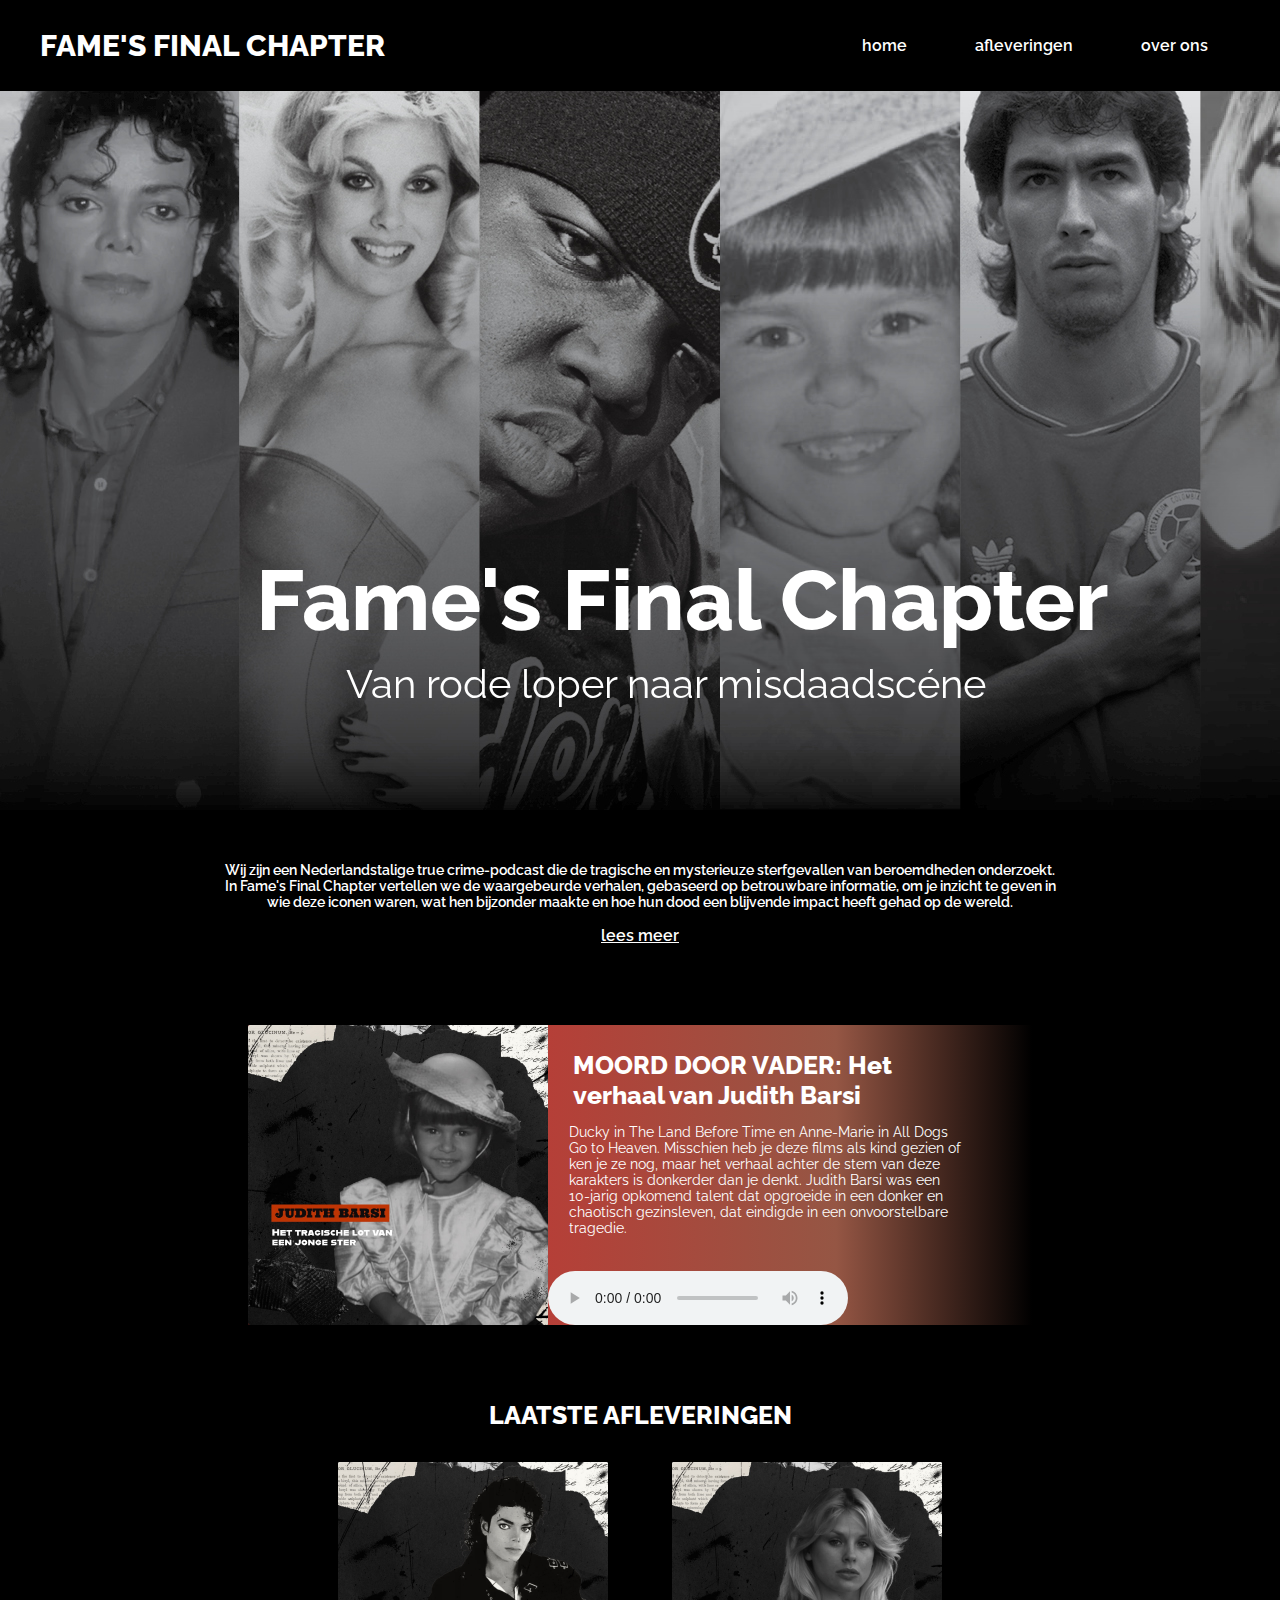
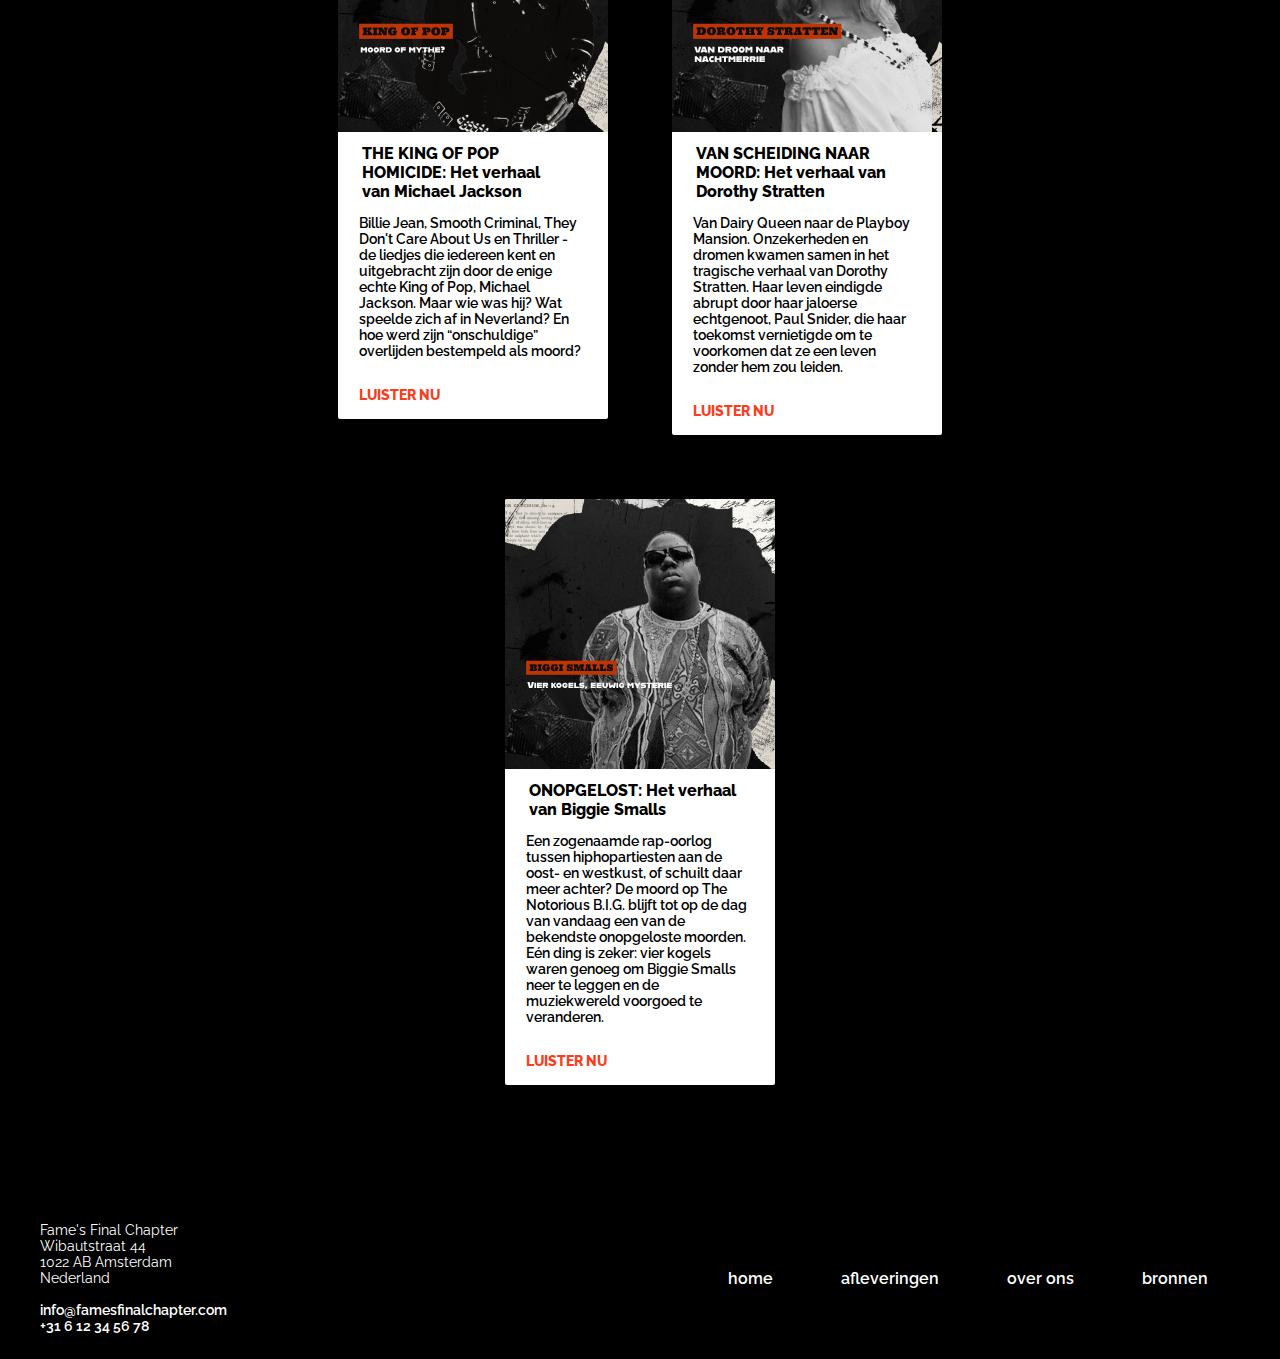
==== index.html @ 1bb6bfa5 "Add files via upload" ====
<!DOCTYPE html>
<html lang="nl">

<head>
    <meta charset="UTF-8">
    <meta name="viewport" content="width=device-width, initial-scale=1.0">
    <title>Fame's Final Chapter</title>
    <link rel="stylesheet" href="css/style.css">
</head>

<body>
    <header class="header">
        <a href="index.html" class="logo">FAME'S FINAL CHAPTER</a>

        <nav class="navbar">
            <a href="index.html">home</a>
            <a href="afleveringen.html">afleveringen</a>
            <a href="over_ons.html">over ons</a>
        </nav>
    </header>

    <main>
        <article>
            <h1>Fame's Final Chapter</h1>
            <h2>Van rode loper naar misdaadscéne</h2>
            <img src="images/header_homepagina.jpg" alt="Michael Jackson, Dorothy Stratten, Biggie Smalls, Judith Barsi, Andrés Escobar en Sharon Tate hoofdbanner">
        </article>

        <!-- Introductie tekst -->
        <p>Wij zijn een Nederlandstalige true crime-podcast die de tragische en mysterieuze sterfgevallen van
            beroemdheden onderzoekt. In Fame's Final Chapter vertellen we de waargebeurde verhalen, gebaseerd op
            betrouwbare informatie, om je inzicht te geven in wie deze iconen waren, wat hen bijzonder maakte en hoe hun
            dood een blijvende impact heeft gehad op de wereld.</p>
        <a href="over_ons.html">lees meer</a>

        <!-- Uitgelichte aflevering - Judith Barsi -->
        <article>
            <div class="podcast">
                <img src="images/judith-barsi_thumbnail.jpeg" alt="Judith Barsi Thumbnail">
                <h4>MOORD DOOR VADER: Het verhaal van Judith Barsi</h4>
                <p>Ducky in The Land Before Time en Anne-Marie in All Dogs Go to Heaven. Misschien heb je deze films als
                kind gezien of ken je ze nog, maar het verhaal achter de stem van deze karakters is donkerder dan je
                denkt. Judith Barsi was een 10-jarig opkomend talent dat opgroeide in een donker en chaotisch
                gezinsleven, dat eindigde in een onvoorstelbare tragedie.</p>
                <figure>
                    <audio controls src="audio/judith_barsi-audio.mp3">Judith Barsi audio</audio>
                </figure>
            </div>
        </article>

        <!-- Laatste afleveringen -->
        <section>
            <h3>LAATSTE AFLEVERINGEN</h3>
            <article>
                <div class="container">
                    <img src="images/michael-jackson_thumbnail.jpeg" alt="Michael Jackson Thumbnail">
                    <h4>THE KING OF POP HOMICIDE: Het verhaal van Michael Jackson</h4>
                    <p>Billie Jean, Smooth Criminal, They Don't Care About Us en Thriller - de liedjes die iedereen kent
                        en
                        uitgebracht zijn door de enige echte King of Pop, Michael Jackson. Maar wie was hij? Wat speelde
                        zich af in Neverland? En hoe werd zijn “onschuldige” overlijden bestempeld als moord?</p>
                    <a href="afleveringen.html">LUISTER NU</a>
                </div>
            </article>

            <article>
                <div class="container">
                    <img src="images/dorothy-stratten_thumbnail.jpeg" alt="Dorothy Stratten Thumbnail">
                    <h4>VAN SCHEIDING NAAR MOORD: Het verhaal van Dorothy Stratten</h4>
                    <p>Van Dairy Queen naar de Playboy Mansion. Onzekerheden en dromen kwamen samen in het tragische
                        verhaal
                        van Dorothy Stratten. Haar leven eindigde abrupt door haar jaloerse echtgenoot, Paul Snider, die
                        haar toekomst vernietigde om te voorkomen dat ze een leven zonder hem zou leiden.</p>
                    <a href="afleveringen.html">LUISTER NU</a>
                </div>
            </article>

            <article>
                <div class="container">
                    <img src="images/biggie-smalls_thumbnail.jpeg" alt="Biggie Smalls Thumbnail">
                    <h4>ONOPGELOST: Het verhaal van Biggie Smalls</h4>
                    <p>Een zogenaamde rap-oorlog tussen hiphopartiesten aan de oost- en westkust, of schuilt daar meer
                        achter? De moord op The Notorious B.I.G. blijft tot op de dag van vandaag een van de bekendste
                        onopgeloste moorden. Eén ding is zeker: vier kogels waren genoeg om Biggie Smalls neer te leggen
                        en
                        de muziekwereld voorgoed te veranderen.</p>
                    <a href="afleveringen.html">LUISTER NU</a>
                </div>
            </article>
        </section>
    </main>

    <footer>
        <address>
            Fame's Final Chapter<br>
            Wibautstraat 44<br>
            1022 AB Amsterdam<br>
            Nederland<br>
            <br>
            <a href="mailto:info@famesfinalchapter.com">info@famesfinalchapter.com</a><br>
            <a href="tel:+31612345678">+31 6 12 34 56 78</a><br>
        </address>

        <nav class="footer">
            <a href="index.html">home</a>
            <a href="afleveringen.html">afleveringen</a>
            <a href="over_ons.html">over ons</a>
            <a href="bronnen.html">bronnen</a>
        </nav>
    </footer>
</body>

</html>
---- css/style.css ----
@import url('https://fonts.googleapis.com/css2?family=Raleway:ital,wght@0,100..900;1,100..900&display=swap');

* {
    margin: 0;
    padding: 0;
    box-sizing: border-box;
}

body {
    background-color: black;
}

/* Banner */
main article h1 {
    position: absolute;
    display: flex;
    justify-content: center;
    text-align: center;
    left: 20%;
    margin-top: 550px;
}

main article h1 {
    color: white;
    font-family: "Raleway", sans-serif;
    font-weight: 750;
    font-style: normal;
    font-size: 85px;
}

main article h2 {
    position: absolute;
    display: flex;
    justify-content: center;
    left: 27%;
    margin-top: 660px;
    margin-bottom: 675px;
}

main article h2 {
    color: white;
    font-family: "Raleway", sans-serif;
    font-weight: 400;
    font-style: normal;
    font-size: 40px;
}

main img{
    margin-bottom: 3em;
}

/* Header en navigatiebar */
.header {
    position: fixed;
    top: 0;
    left: 0;
    width: 100%;
    padding: 28px 40px;
    background: black;
    display: flex;
    align-items: center;
    justify-content: space-between;
}

.logo {
    font-family: "Raleway", sans-serif;
    font-weight: 800;
    font-style: normal;
    font-size: 30px;
    color: white;
    text-decoration: none;
}

.navbar a {
    font-family: "Raleway", sans-serif;
    font-weight: 600;
    font-style: normal;
    font-size: 16px;
    color: white;
    text-decoration: none;
    padding: 2em;
}

.navbar a {
    transition: color 0.5s;
}

.navbar a:hover {
    color: red;
}

/* Homepagina - Podcast speler */
article .podcast {
    background: linear-gradient(90deg, rgb(193, 55, 51) 0%, rgb(193, 55, 51) 25%, rgb(149, 86, 68) 75%, black 100%);
    height: 300px;
    margin-top: 80px;
    margin-bottom: 50px;
    margin-left: 15.5em;
    margin-right: 15.5em;
}

article .podcast {
    border-top-left-radius: 2px;
    border-bottom-left-radius: 2px;
}

.podcast img {
    width: 300px;
    height: 300px;
    border-top-left-radius: 2px;
    border-bottom-left-radius: 2px;
    float: left;
}

.podcast h4 {
    color: white;
    font-family: "Raleway", sans-serif;
    font-weight: 800;
    font-style: normal;
    font-size: 25px;
}

.podcast h4 {
    display: flex;
    justify-content: left;
    text-align: left;
    padding: 1em 5em 0em 1em;
}

.podcast p {
    color: white;
    font-family: "Raleway", sans-serif;
    font-weight: 400;
    font-style: normal;
    font-size: 14px;
}

.podcast a {
    color: white;
    font-family: "Raleway", sans-serif;
    font-weight: 400;
    font-style: normal;
    font-size: 14px;
}

.podcast p {
    display: flex;
    justify-content: center;
    text-align: left;
    padding: 1em 5em 0em 1.5em;
}

main p {
    font-family: "Raleway", sans-serif;
    font-weight: 600;
    font-style: normal;
    font-size: 14px;
    color: white;
}

main p {
    display: flex;
    justify-content: center;
    padding: 0em 16em 0em 16em;
    text-align: center;
}

main a {
    font-family: "Raleway", sans-serif;
    font-weight: 600;
    font-style: normal;
    font-size: 16px;
    color: white;
}

main a {
    transition: color 0.5s;
    display: flex;
    justify-content: center;
    padding: 1em 0em 0em 0em;
}

main a:hover {
    color: red;
}

main article p {
    font-family: "Raleway", sans-serif;
    font-weight: 400;
    font-style: normal;
    font-size: 16px;
    color: white;
}

figure {
    position: static;
    margin: 0;
    padding-top: 4.5%;
    padding-left: 34%;
}

/* Afleveringen/Over ons - Banner */
.titel h1 {
    color: white;
    display: flex;
    justify-content: center;
}

.titel h1 {
    font-family: "Raleway", sans-serif;
    font-weight: 800;
    font-style: normal;
    font-size: 80px;
    padding: 2em 0em 0em 0em;
    margin-bottom: 10px;
}

.titel h2 {
    font-family: "Raleway", sans-serif;
    font-style: normal;
    font-size: 40px;
}

.titel h2 {
    white-space: nowrap;
    overflow: hidden;
    border-bottom: 5px solid red;
    padding-bottom: 0.5em;
    animation: animate 2s linear forwards;
}

.titel h2 {
    color: white;
    display: flex;
    justify-content: center;
}
@keyframes animate {
    0% {
        width: 0px;
        padding-bottom: 1.5em;
    }
    100% {
        width: 100%;
    }
}

/* Afleveringen - Afleveringen */
.verborgen {
    display: none;
}

article .container {
    background-color: white;
    border-radius: 2px;
    padding-bottom: 1em;
    margin: 2em;
    width: 270px;
}

.container img {
    width: 270px;
    height: 270px;
    border-top-left-radius: 2px;
    border-top-right-radius: 2px;
    margin-bottom: 0em;
}

article .container h4 {
    font-family: "Raleway", sans-serif;
    font-weight: 800;
    font-style: normal;
    font-size: 16px;
    padding: 0.5em 1.5em 0em 1.5em;
    width: 16em;
}

article .container p {
    font-family: "Raleway", sans-serif;
    font-weight: 600;
    font-style: normal;
    font-size: 14px;
    padding: 1em 1em 1em 1.5em;
    width: 18.5em;
    text-align: left;
    color: black;
}

article .container a {
    font-family: "Raleway", sans-serif;
    font-weight: 800;
    font-style: normal;
    font-size: 14px;
    text-decoration: none;
    color: rgb(250, 61, 28);
    padding-left: 1.5em;
    justify-content: left;
}

section {
    display: flex;
    flex-wrap: wrap;
    justify-content: center;
    padding: 0em 10em 5em 10em;
}

/* Over Ons */
main h3 {
    color: white;
    font-family: "Raleway", sans-serif;
    font-weight: 800;
    font-style: normal;
    font-size: 25px;
}

main h3 {
    width: 100%;
    padding-top: 1em;
    display: flex;
    justify-content: center;
}

.logo-tekst {
    display: flex;
    text-align: left;
    padding: 1em 0em 0em 3em;
    margin-right: 18em;
    margin-top: 0.5em;
}

.png-logo {
    float: left;
    margin-left: 15.5em;
}

.informatie h3 {
    display: flex;
    justify-content: left;
    margin-left: 1em;
    margin-bottom: 0.5em;
}

.informatie p {
    color: white;
    font-family: "Raleway", sans-serif;
    font-weight: 400;
    font-style: normal;
    font-size: 14px;
  }
  .informatie p {
    display: flex;
    justify-content: center;
    text-align: left;
    padding: 0em 5em 0em 2em;
  }

.informatie {
    border-radius: 2px;
    background: linear-gradient(90deg, rgb(193, 55, 51) 0%, rgb(193, 55, 51) 25%, rgb(149, 86, 68) 75%, black 100%);
    height: 180px;
    margin-top: 85px;
    margin-bottom: 75px;
    margin-left: 15.5em;
    margin-right: 15.5em;
}

video {
    display: block;
    margin: auto;
    margin-top: 25px;
    margin-bottom: 100px;
}

/* Footer */
.footer a {
    font-family: "Raleway", sans-serif;
    font-weight: 600;
    font-style: normal;
    font-size: 16px;
    color: white;
    text-decoration: none;
    padding: 2em;
}

.footer a {
    transition: color 0.5s;
}

.footer a:hover {
    color: red;
}

footer {
    color: white;
}

footer {
    top: 0;
    left: 0;
    width: 100%;
    padding: 25px 40px;
    display: flex;
    align-items: center;
    justify-content: space-between;
}

address {
    font-family: "Raleway", sans-serif;
    font-weight: 400;
    font-style: normal;
    font-size: 14px;
}

footer address a {
    text-decoration: none;
    color: white;
    font-weight: 600;
}

footer p {
    font-family: "Raleway", sans-serif;
    font-weight: 600;
    font-style: normal;
    font-size: 14px;
}

/* Bronnen */
main .bronnen a {
    color: white;
    font-family: "Raleway", sans-serif;
    font-weight: 600;
    font-style: normal;
    font-size: 14px;
}

main .bronnen li {
    display: flex;
    justify-content: left;
}
main .bronnen ul {
    text-decoration: none;
}

.bronnen {
    transition: color 0.5s;
    display: flex;
    justify-content: center;
    margin-bottom: 8em;
}

.bronnen :hover {
    color: red;
}
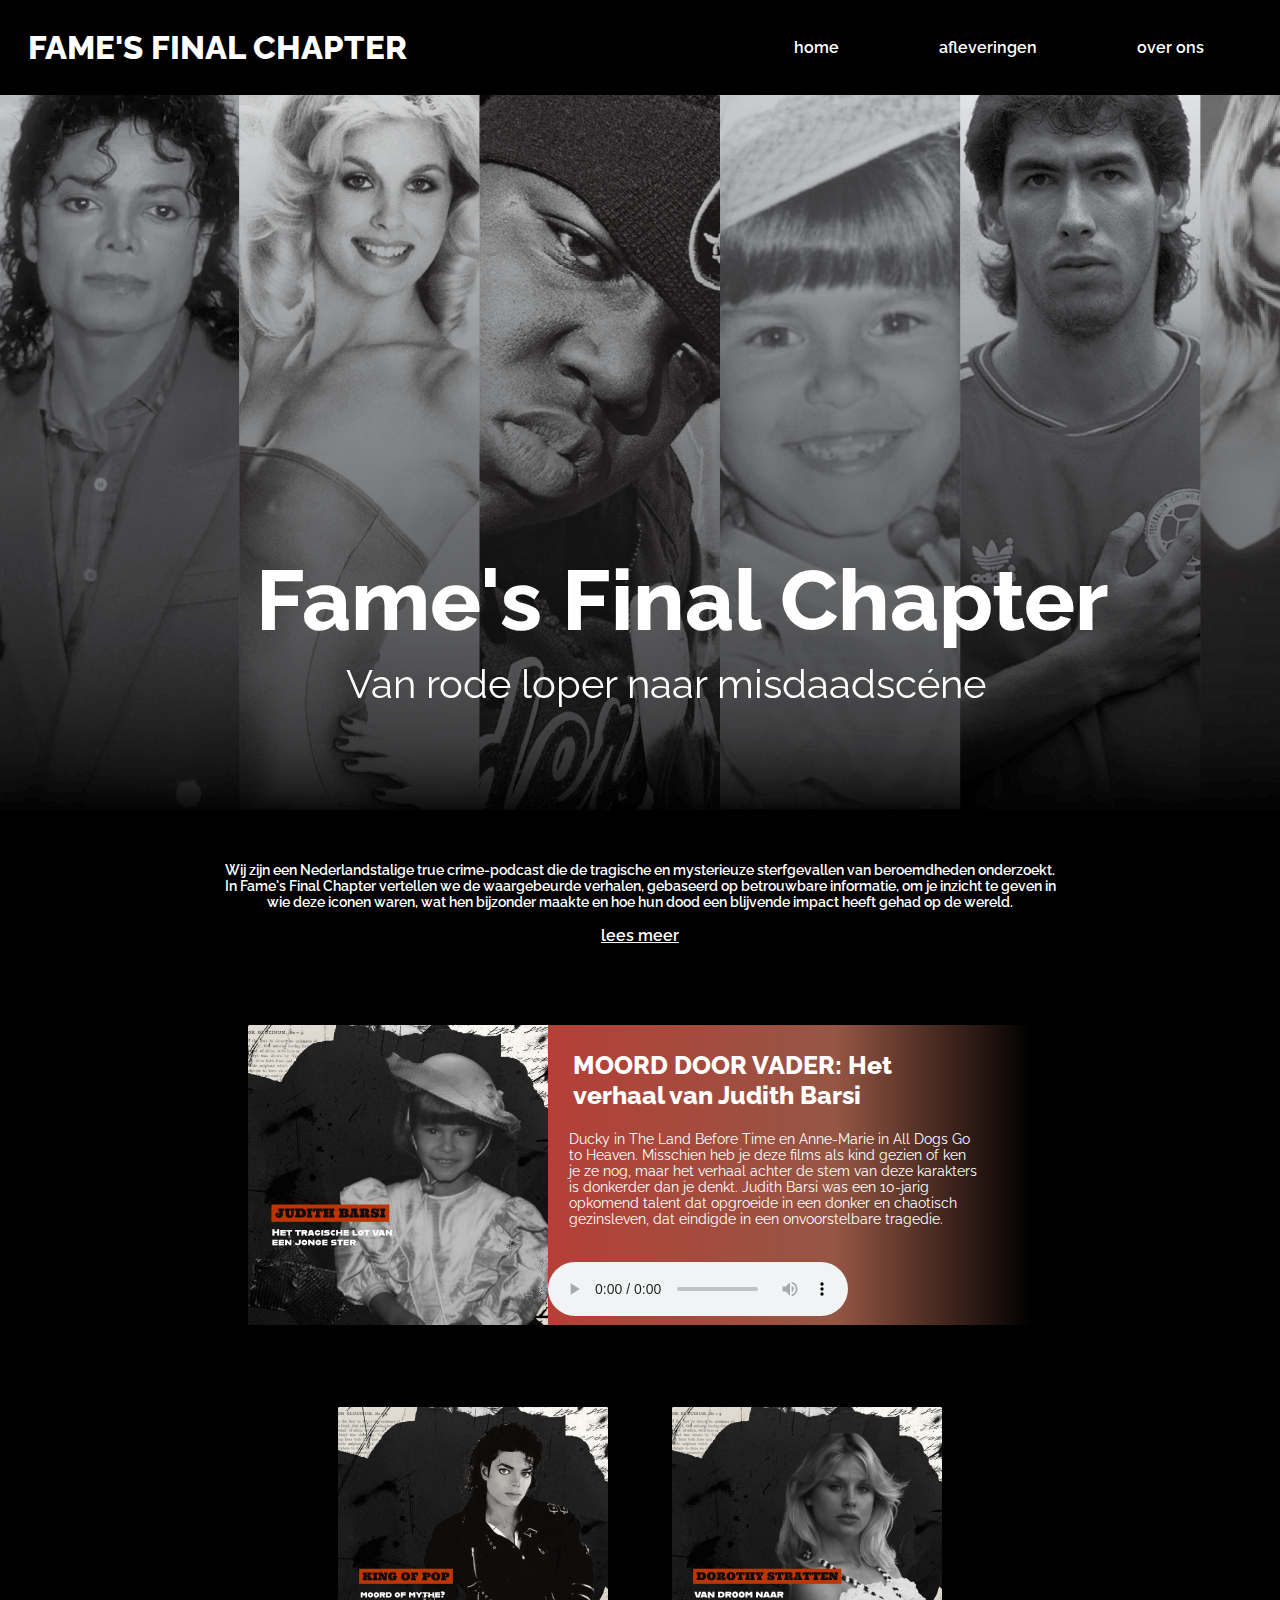
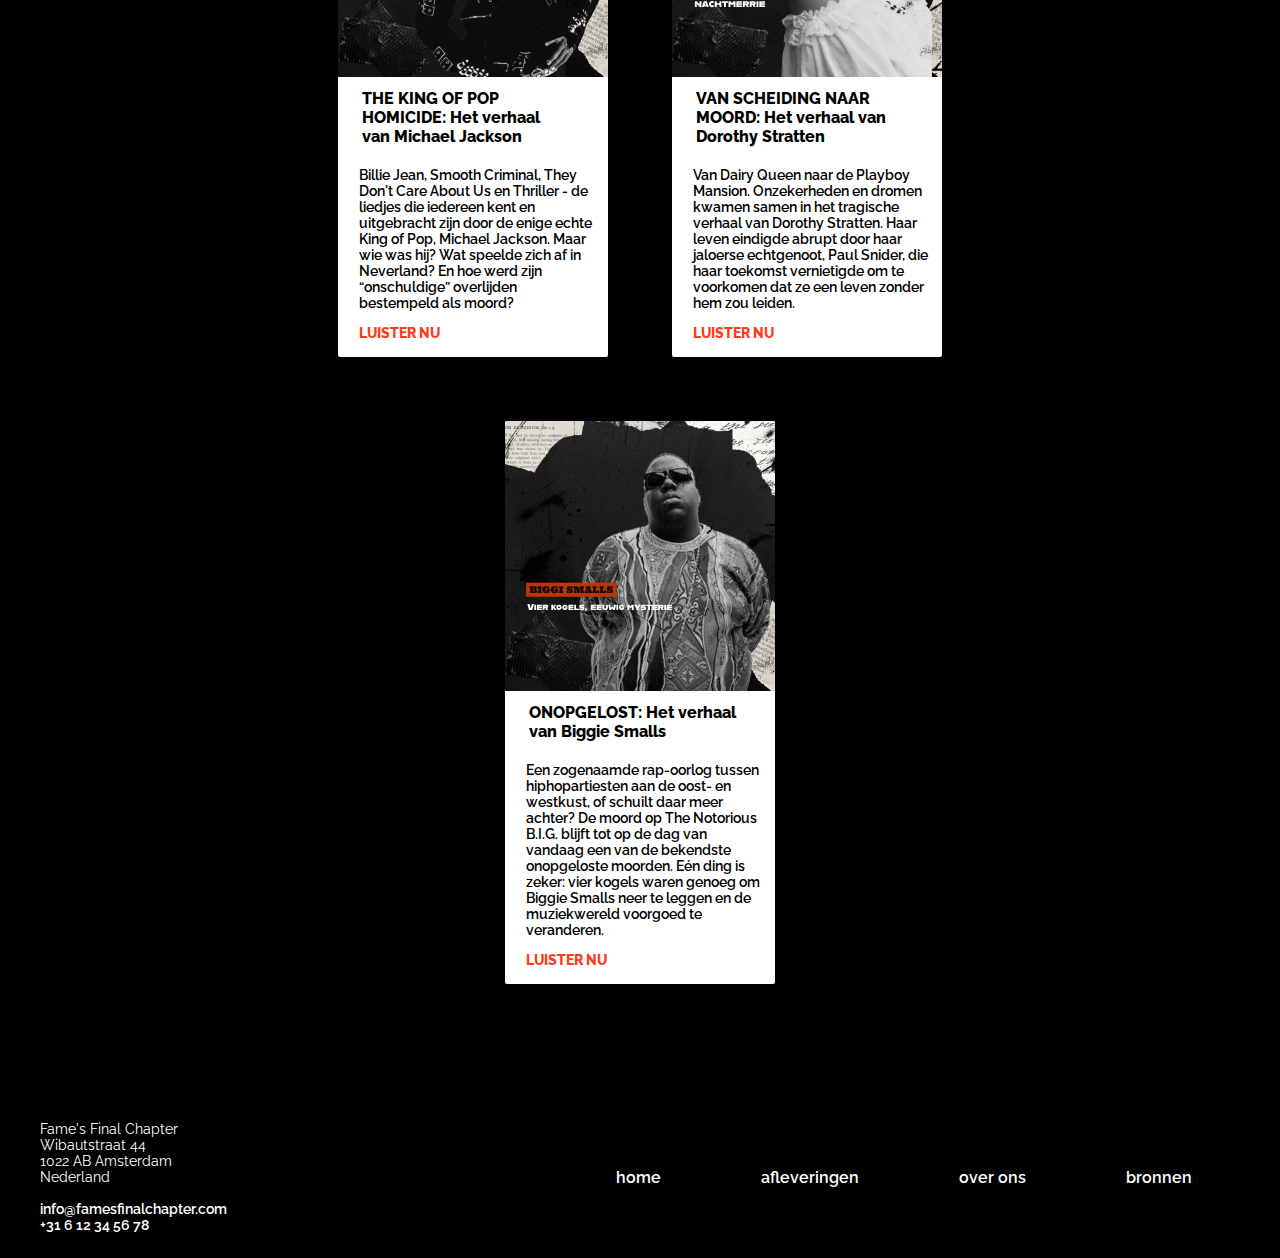
==== commit f5958f0e: "Add files via upload" ====
--- a/index.html
+++ b/index.html
@@ -9,13 +9,15 @@
 </head>
 
 <body>
-    <header class="header">
-        <a href="index.html" class="logo">FAME'S FINAL CHAPTER</a>
+    <header>
+        <a href="index.html">FAME'S FINAL CHAPTER</a>
 
-        <nav class="navbar">
-            <a href="index.html">home</a>
-            <a href="afleveringen.html">afleveringen</a>
-            <a href="over_ons.html">over ons</a>
+        <nav>
+            <ul>
+                <li><a href="index.html">home</a></li>
+                <li><a href="afleveringen.html">afleveringen</a></li>
+                <li><a href="over_ons.html">over ons</a></li>
+            </ul>
         </nav>
     </header>
 
@@ -23,7 +25,8 @@
         <article>
             <h1>Fame's Final Chapter</h1>
             <h2>Van rode loper naar misdaadscéne</h2>
-            <img src="images/header_homepagina.jpg" alt="Michael Jackson, Dorothy Stratten, Biggie Smalls, Judith Barsi, Andrés Escobar en Sharon Tate hoofdbanner">
+            <img src="images/header_homepagina.jpg"
+                alt="Michael Jackson, Dorothy Stratten, Biggie Smalls, Judith Barsi, Andrés Escobar en Sharon Tate hoofdbanner">
         </article>
 
         <!-- Introductie tekst -->
@@ -35,13 +38,14 @@
 
         <!-- Uitgelichte aflevering - Judith Barsi -->
         <article>
+            <h3>UITGELICHT</h3>
             <div class="podcast">
                 <img src="images/judith-barsi_thumbnail.jpeg" alt="Judith Barsi Thumbnail">
                 <h4>MOORD DOOR VADER: Het verhaal van Judith Barsi</h4>
                 <p>Ducky in The Land Before Time en Anne-Marie in All Dogs Go to Heaven. Misschien heb je deze films als
-                kind gezien of ken je ze nog, maar het verhaal achter de stem van deze karakters is donkerder dan je
-                denkt. Judith Barsi was een 10-jarig opkomend talent dat opgroeide in een donker en chaotisch
-                gezinsleven, dat eindigde in een onvoorstelbare tragedie.</p>
+                    kind gezien of ken je ze nog, maar het verhaal achter de stem van deze karakters is donkerder dan je
+                    denkt. Judith Barsi was een 10-jarig opkomend talent dat opgroeide in een donker en chaotisch
+                    gezinsleven, dat eindigde in een onvoorstelbare tragedie.</p>
                 <figure>
                     <audio controls src="audio/judith_barsi-audio.mp3">Judith Barsi audio</audio>
                 </figure>
@@ -52,38 +56,35 @@
         <section>
             <h3>LAATSTE AFLEVERINGEN</h3>
             <article>
-                <div class="container">
+                <div>
                     <img src="images/michael-jackson_thumbnail.jpeg" alt="Michael Jackson Thumbnail">
                     <h4>THE KING OF POP HOMICIDE: Het verhaal van Michael Jackson</h4>
                     <p>Billie Jean, Smooth Criminal, They Don't Care About Us en Thriller - de liedjes die iedereen kent
-                        en
-                        uitgebracht zijn door de enige echte King of Pop, Michael Jackson. Maar wie was hij? Wat speelde
+                        en uitgebracht zijn door de enige echte King of Pop, Michael Jackson. Maar wie was hij? Wat speelde
                         zich af in Neverland? En hoe werd zijn “onschuldige” overlijden bestempeld als moord?</p>
                     <a href="afleveringen.html">LUISTER NU</a>
                 </div>
             </article>
 
             <article>
-                <div class="container">
+                <div>
                     <img src="images/dorothy-stratten_thumbnail.jpeg" alt="Dorothy Stratten Thumbnail">
                     <h4>VAN SCHEIDING NAAR MOORD: Het verhaal van Dorothy Stratten</h4>
                     <p>Van Dairy Queen naar de Playboy Mansion. Onzekerheden en dromen kwamen samen in het tragische
-                        verhaal
-                        van Dorothy Stratten. Haar leven eindigde abrupt door haar jaloerse echtgenoot, Paul Snider, die
+                        verhaal van Dorothy Stratten. Haar leven eindigde abrupt door haar jaloerse echtgenoot, Paul Snider, die
                         haar toekomst vernietigde om te voorkomen dat ze een leven zonder hem zou leiden.</p>
                     <a href="afleveringen.html">LUISTER NU</a>
                 </div>
             </article>
 
             <article>
-                <div class="container">
+                <div>
                     <img src="images/biggie-smalls_thumbnail.jpeg" alt="Biggie Smalls Thumbnail">
                     <h4>ONOPGELOST: Het verhaal van Biggie Smalls</h4>
                     <p>Een zogenaamde rap-oorlog tussen hiphopartiesten aan de oost- en westkust, of schuilt daar meer
                         achter? De moord op The Notorious B.I.G. blijft tot op de dag van vandaag een van de bekendste
                         onopgeloste moorden. Eén ding is zeker: vier kogels waren genoeg om Biggie Smalls neer te leggen
-                        en
-                        de muziekwereld voorgoed te veranderen.</p>
+                        en de muziekwereld voorgoed te veranderen.</p>
                     <a href="afleveringen.html">LUISTER NU</a>
                 </div>
             </article>
@@ -101,11 +102,13 @@
             <a href="tel:+31612345678">+31 6 12 34 56 78</a><br>
         </address>
 
-        <nav class="footer">
-            <a href="index.html">home</a>
-            <a href="afleveringen.html">afleveringen</a>
-            <a href="over_ons.html">over ons</a>
-            <a href="bronnen.html">bronnen</a>
+        <nav>
+            <ul>
+                <li><a href="index.html">home</a></li>
+                <li><a href="afleveringen.html">afleveringen</a></li>
+                <li><a href="over_ons.html">over ons</a></li>
+                <li><a href="bronnen.html">bronnen</a></li>
+            </ul>
         </nav>
     </footer>
 </body>
--- a/css/style.css
+++ b/css/style.css
@@ -10,8 +10,56 @@
     background-color: black;
 }
 
-/* Banner */
+/* header */
+header {
+    top: 0;
+    left: 0;
+    width: 100%;
+    padding: 28px;
+    position: fixed;
+    background: black;
+    width: 100%;
+    display: flex;
+    align-items: center;
+    justify-content: space-between;
+}
+
+header li {
+    display: inline;
+    padding: 3em;
+}
+
+header a {
+    font-family: "Raleway", sans-serif;
+    font-weight: 800;
+    font-style: normal;
+    font-size: 33px;
+    color: white;
+    text-decoration: none;
+}
+
+header nav a {
+    font-family: "Raleway", sans-serif;
+    font-weight: 600;
+    font-style: normal;
+    font-size: 16px;
+    color: white;
+    text-decoration: none;
+    transition: color 0.5s;
+    
+}
+
+header nav a:hover {
+    color: red;
+}
+
+/* Index - Banner */
 main article h1 {
+    font-family: "Raleway", sans-serif;
+    font-weight: 750;
+    font-style: normal;
+    font-size: 85px;
+    color: white;
     position: absolute;
     display: flex;
     justify-content: center;
@@ -20,15 +68,12 @@
     margin-top: 550px;
 }
 
-main article h1 {
-    color: white;
-    font-family: "Raleway", sans-serif;
-    font-weight: 750;
-    font-style: normal;
-    font-size: 85px;
-}
-
 main article h2 {
+    font-family: "Raleway", sans-serif;
+    font-weight: 400;
+    font-style: normal;
+    font-size: 40px;
+    color: white;
     position: absolute;
     display: flex;
     justify-content: center;
@@ -37,59 +82,17 @@
     margin-bottom: 675px;
 }
 
-main article h2 {
-    color: white;
-    font-family: "Raleway", sans-serif;
-    font-weight: 400;
-    font-style: normal;
-    font-size: 40px;
-}
-
-main img{
+main article img{
     margin-bottom: 3em;
-}
-
-/* Header en navigatiebar */
-.header {
-    position: fixed;
-    top: 0;
-    left: 0;
-    width: 100%;
-    padding: 28px 40px;
-    background: black;
-    display: flex;
-    align-items: center;
-    justify-content: space-between;
-}
-
-.logo {
-    font-family: "Raleway", sans-serif;
-    font-weight: 800;
-    font-style: normal;
-    font-size: 30px;
-    color: white;
-    text-decoration: none;
-}
-
-.navbar a {
-    font-family: "Raleway", sans-serif;
-    font-weight: 600;
-    font-style: normal;
-    font-size: 16px;
-    color: white;
-    text-decoration: none;
-    padding: 2em;
-}
-
-.navbar a {
-    transition: color 0.5s;
-}
-
-.navbar a:hover {
-    color: red;
-}
-
-/* Homepagina - Podcast speler */
+    float: none;
+    margin-left: 0%;
+}
+
+/* Index - Podcast speler */
+main article h3 {
+    display: none;
+}
+
 article .podcast {
     background: linear-gradient(90deg, rgb(193, 55, 51) 0%, rgb(193, 55, 51) 25%, rgb(149, 86, 68) 75%, black 100%);
     height: 300px;
@@ -97,9 +100,6 @@
     margin-bottom: 50px;
     margin-left: 15.5em;
     margin-right: 15.5em;
-}
-
-article .podcast {
     border-top-left-radius: 2px;
     border-bottom-left-radius: 2px;
 }
@@ -113,14 +113,11 @@
 }
 
 .podcast h4 {
-    color: white;
     font-family: "Raleway", sans-serif;
     font-weight: 800;
     font-style: normal;
     font-size: 25px;
-}
-
-.podcast h4 {
+    color: white;
     display: flex;
     justify-content: left;
     text-align: left;
@@ -128,11 +125,15 @@
 }
 
 .podcast p {
-    color: white;
-    font-family: "Raleway", sans-serif;
-    font-weight: 400;
-    font-style: normal;
-    font-size: 14px;
+    font-family: "Raleway", sans-serif;
+    font-weight: 400;
+    font-style: normal;
+    font-size: 14px;
+    color: white;
+    display: flex;
+    width: 55%;
+    justify-content: left;
+    padding: 1em 0em 0em 1.5em;
 }
 
 .podcast a {
@@ -141,13 +142,6 @@
     font-weight: 400;
     font-style: normal;
     font-size: 14px;
-}
-
-.podcast p {
-    display: flex;
-    justify-content: center;
-    text-align: left;
-    padding: 1em 5em 0em 1.5em;
 }
 
 main p {
@@ -171,9 +165,6 @@
     font-style: normal;
     font-size: 16px;
     color: white;
-}
-
-main a {
     transition: color 0.5s;
     display: flex;
     justify-content: center;
@@ -200,28 +191,25 @@
 }
 
 /* Afleveringen/Over ons - Banner */
-.titel h1 {
-    color: white;
-    display: flex;
-    justify-content: center;
-}
-
-.titel h1 {
+main div h1 {
     font-family: "Raleway", sans-serif;
     font-weight: 800;
     font-style: normal;
     font-size: 80px;
+    color: white;
+    display: flex;
+    justify-content: center;
     padding: 2em 0em 0em 0em;
     margin-bottom: 10px;
 }
 
-.titel h2 {
+main div h2 {
     font-family: "Raleway", sans-serif;
     font-style: normal;
     font-size: 40px;
-}
-
-.titel h2 {
+    color: white;
+    display: flex;
+    justify-content: center;
     white-space: nowrap;
     overflow: hidden;
     border-bottom: 5px solid red;
@@ -229,11 +217,6 @@
     animation: animate 2s linear forwards;
 }
 
-.titel h2 {
-    color: white;
-    display: flex;
-    justify-content: center;
-}
 @keyframes animate {
     0% {
         width: 0px;
@@ -245,11 +228,18 @@
 }
 
 /* Afleveringen - Afleveringen */
-.verborgen {
+section {
+    display: flex;
+    flex-wrap: wrap;
+    justify-content: center;
+    padding: 0em 10em 5em 10em;
+}
+
+main section h3 {
     display: none;
 }
 
-article .container {
+section article div {
     background-color: white;
     border-radius: 2px;
     padding-bottom: 1em;
@@ -257,7 +247,7 @@
     width: 270px;
 }
 
-.container img {
+section article img {
     width: 270px;
     height: 270px;
     border-top-left-radius: 2px;
@@ -265,7 +255,7 @@
     margin-bottom: 0em;
 }
 
-article .container h4 {
+section article h4 {
     font-family: "Raleway", sans-serif;
     font-weight: 800;
     font-style: normal;
@@ -274,7 +264,7 @@
     width: 16em;
 }
 
-article .container p {
+section article p {
     font-family: "Raleway", sans-serif;
     font-weight: 600;
     font-style: normal;
@@ -285,7 +275,7 @@
     color: black;
 }
 
-article .container a {
+section article a {
     font-family: "Raleway", sans-serif;
     font-weight: 800;
     font-style: normal;
@@ -296,13 +286,6 @@
     justify-content: left;
 }
 
-section {
-    display: flex;
-    flex-wrap: wrap;
-    justify-content: center;
-    padding: 0em 10em 5em 10em;
-}
-
 /* Over Ons */
 main h3 {
     color: white;
@@ -319,39 +302,18 @@
     justify-content: center;
 }
 
-.logo-tekst {
+main div p {
     display: flex;
     text-align: left;
-    padding: 1em 0em 0em 3em;
+    padding: 1em 0em 0em 1.5em;
     margin-right: 18em;
     margin-top: 0.5em;
 }
 
-.png-logo {
+main img {
     float: left;
     margin-left: 15.5em;
 }
-
-.informatie h3 {
-    display: flex;
-    justify-content: left;
-    margin-left: 1em;
-    margin-bottom: 0.5em;
-}
-
-.informatie p {
-    color: white;
-    font-family: "Raleway", sans-serif;
-    font-weight: 400;
-    font-style: normal;
-    font-size: 14px;
-  }
-  .informatie p {
-    display: flex;
-    justify-content: center;
-    text-align: left;
-    padding: 0em 5em 0em 2em;
-  }
 
 .informatie {
     border-radius: 2px;
@@ -363,36 +325,34 @@
     margin-right: 15.5em;
 }
 
+.informatie h3 {
+    display: flex;
+    justify-content: left;
+    margin-left: 1em;
+    margin-bottom: 0.5em;
+}
+
+.informatie p {
+    font-family: "Raleway", sans-serif;
+    font-weight: 400;
+    font-style: normal;
+    font-size: 14px;
+    width: 90%;
+    color: white;
+    display: flex;
+    justify-content: center;
+    text-align: left;
+    padding: 0em 0em 0em 2em;
+  }
+
 video {
     display: block;
     margin: auto;
-    margin-top: 25px;
+    margin-top: 10px;
     margin-bottom: 100px;
 }
 
 /* Footer */
-.footer a {
-    font-family: "Raleway", sans-serif;
-    font-weight: 600;
-    font-style: normal;
-    font-size: 16px;
-    color: white;
-    text-decoration: none;
-    padding: 2em;
-}
-
-.footer a {
-    transition: color 0.5s;
-}
-
-.footer a:hover {
-    color: red;
-}
-
-footer {
-    color: white;
-}
-
 footer {
     top: 0;
     left: 0;
@@ -403,17 +363,42 @@
     justify-content: space-between;
 }
 
-address {
-    font-family: "Raleway", sans-serif;
-    font-weight: 400;
-    font-style: normal;
-    font-size: 14px;
+footer nav a {
+    font-family: "Raleway", sans-serif;
+    font-weight: 600;
+    font-style: normal;
+    font-size: 16px;
+    color: white;
+    text-decoration: none;
+    transition: color 0.5s;
+}
+
+footer nav a:hover {
+    color: red;
+}
+
+footer li {
+    display: inline;
+    padding: 3em;
+}
+
+footer address {
+    font-family: "Raleway", sans-serif;
+    font-weight: 400;
+    font-style: normal;
+    font-size: 14px;
+    color: white;
 }
 
 footer address a {
     text-decoration: none;
     color: white;
     font-weight: 600;
+    transition: color 0.5s;
+}
+
+footer address a:hover {
+    color: red;
 }
 
 footer p {
@@ -449,5 +434,4 @@
 
 .bronnen :hover {
     color: red;
-}
-
+}